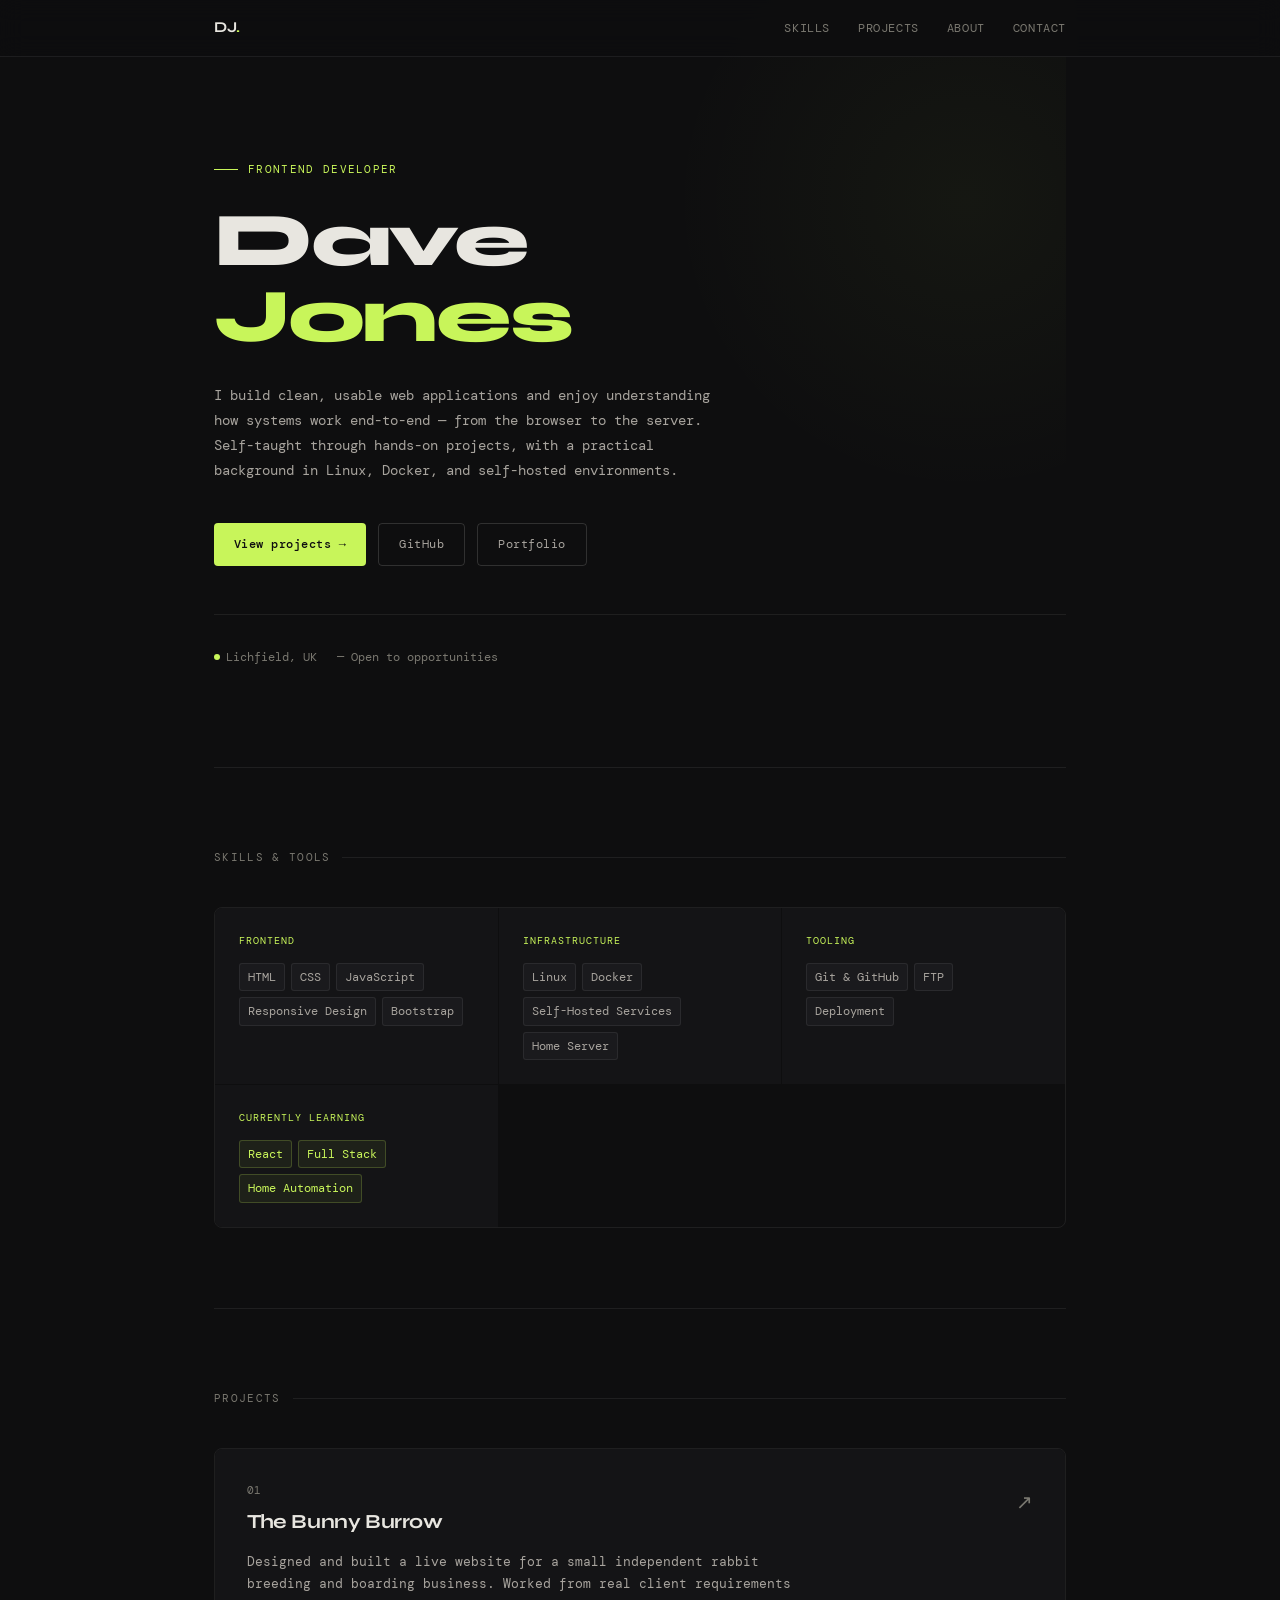
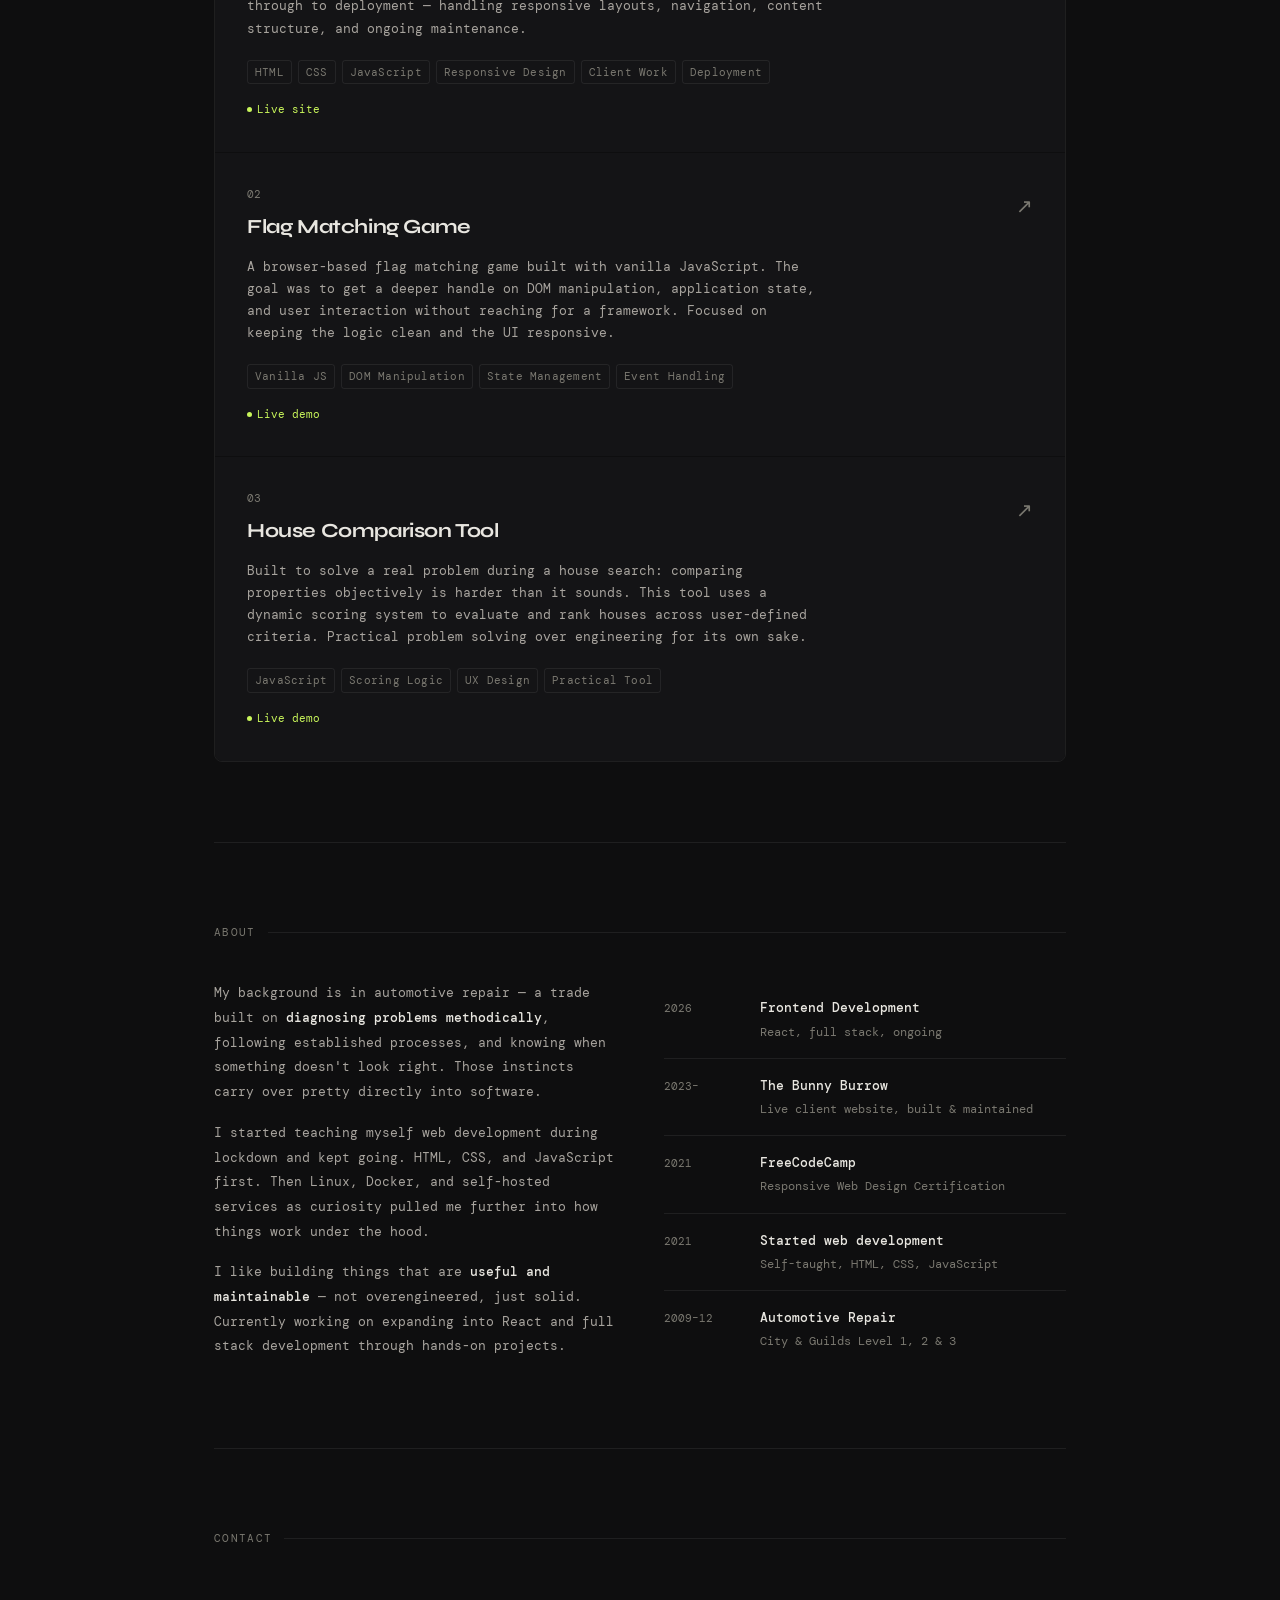
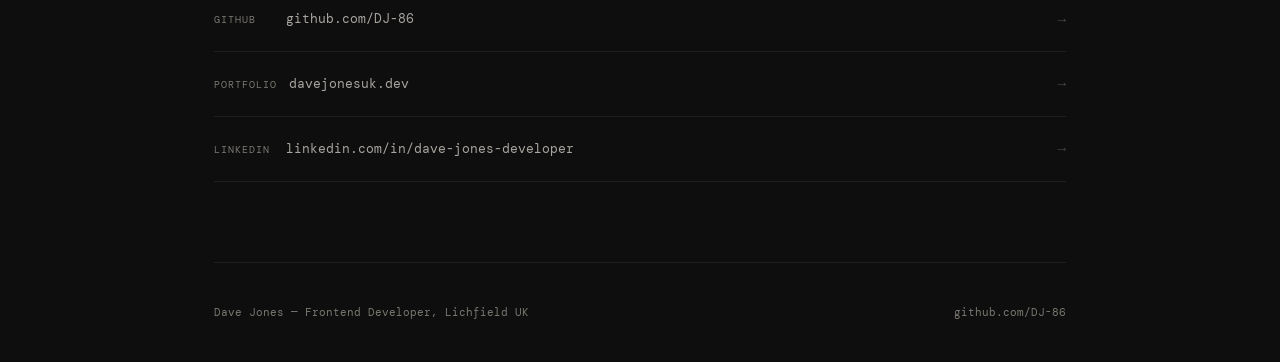
==== index.html @ d74a5f7f "initial commit" ====
<!DOCTYPE html>
<html lang="en">
<head>
  <meta charset="UTF-8">
  <meta name="viewport" content="width=device-width, initial-scale=1.0">
  <title>Dave Jones — Frontend Developer</title>
  <link rel="preconnect" href="https://fonts.googleapis.com">
  <link rel="preconnect" href="https://fonts.gstatic.com" crossorigin>
  <link href="https://fonts.googleapis.com/css2?family=DM+Mono:ital,wght@0,300;0,400;0,500;1,300&family=Syne:wght@400;500;600;700;800&display=swap" rel="stylesheet">
  <link rel="stylesheet" href="style.css">
</head>
<body>

<!-- Nav -->
<nav>
  <div class="nav-inner">
    <a href="#" class="nav-logo">DJ<span>.</span></a>
    <ul class="nav-links">
      <li><a href="#skills">Skills</a></li>
      <li><a href="#projects">Projects</a></li>
      <li><a href="#about">About</a></li>
      <li><a href="#contact">Contact</a></li>
    </ul>
  </div>
</nav>

<!-- Hero -->
<div class="container">
  <div class="hero">
    <p class="hero-eyebrow">Frontend Developer</p>
    <h1 class="hero-headline">
      Dave<br>
      <em>Jones</em>
    </h1>
    <p class="hero-bio">
      I build clean, usable web applications and enjoy understanding how systems work
      end-to-end — from the browser to the server. Self-taught through hands-on
      projects, with a practical background in Linux, Docker, and self-hosted environments.
    </p>
    <div class="hero-links">
      <a href="#projects" class="btn btn-primary">View projects →</a>
      <a href="https://github.com/DJ-86" target="_blank" rel="noopener" class="btn btn-secondary">GitHub</a>
      <a href="https://davejonesuk.dev" target="_blank" rel="noopener" class="btn btn-secondary">Portfolio</a>
    </div>
    <div class="hero-location">
      <div class="hero-location-item">
        <span class="dot"></span>
        Lichfield, UK
      </div>
      <div class="hero-location-item">— Open to opportunities</div>
    </div>
  </div>
</div>

<!-- Skills -->
<div class="container">
  <section id="skills">
    <p class="section-label">Skills &amp; Tools</p>
    <div class="skills-grid">
      <div class="skill-group">
        <p class="skill-group-label">Frontend</p>
        <div class="skill-tags">
          <span class="skill-tag">HTML</span>
          <span class="skill-tag">CSS</span>
          <span class="skill-tag">JavaScript</span>
          <span class="skill-tag">Responsive Design</span>
          <span class="skill-tag">Bootstrap</span>
        </div>
      </div>
      <div class="skill-group">
        <p class="skill-group-label">Infrastructure</p>
        <div class="skill-tags">
          <span class="skill-tag">Linux</span>
          <span class="skill-tag">Docker</span>
          <span class="skill-tag">Self-Hosted Services</span>
          <span class="skill-tag">Home Server</span>
        </div>
      </div>
      <div class="skill-group">
        <p class="skill-group-label">Tooling</p>
        <div class="skill-tags">
          <span class="skill-tag">Git &amp; GitHub</span>
          <span class="skill-tag">FTP</span>
          <span class="skill-tag">Deployment</span>
        </div>
      </div>
      <div class="skill-group">
        <p class="skill-group-label">Currently Learning</p>
        <div class="skill-tags">
          <span class="skill-tag developing">React</span>
          <span class="skill-tag developing">Full Stack</span>
          <span class="skill-tag developing">Home Automation</span>
        </div>
      </div>
    </div>
  </section>
</div>

<!-- Projects -->
<div class="container">
  <section id="projects">
    <p class="section-label">Projects</p>
    <div class="projects-grid">

      <a href="https://www.somebunnylovesyou.co.uk" target="_blank" rel="noopener" class="project-card">
        <div class="project-header">
          <div>
            <p class="project-num">01</p>
            <h2 class="project-title">The Bunny Burrow</h2>
          </div>
          <span class="project-arrow">↗</span>
        </div>
        <p class="project-desc">
          Designed and built a live website for a small independent rabbit breeding and boarding business.
          Worked from real client requirements through to deployment — handling responsive layouts,
          navigation, content structure, and ongoing maintenance.
        </p>
        <div class="project-tags">
          <span class="project-tag">HTML</span>
          <span class="project-tag">CSS</span>
          <span class="project-tag">JavaScript</span>
          <span class="project-tag">Responsive Design</span>
          <span class="project-tag">Client Work</span>
          <span class="project-tag">Deployment</span>
        </div>
        <div class="project-live"><span class="dot"></span> Live site</div>
      </a>

      <a href="https://davejonesuk.dev/projects/flag/index.html" target="_blank" rel="noopener" class="project-card">
        <div class="project-header">
          <div>
            <p class="project-num">02</p>
            <h2 class="project-title">Flag Matching Game</h2>
          </div>
          <span class="project-arrow">↗</span>
        </div>
        <p class="project-desc">
          A browser-based flag matching game built with vanilla JavaScript. The goal was to get a
          deeper handle on DOM manipulation, application state, and user interaction without reaching
          for a framework. Focused on keeping the logic clean and the UI responsive.
        </p>
        <div class="project-tags">
          <span class="project-tag">Vanilla JS</span>
          <span class="project-tag">DOM Manipulation</span>
          <span class="project-tag">State Management</span>
          <span class="project-tag">Event Handling</span>
        </div>
        <div class="project-live"><span class="dot"></span> Live demo</div>
      </a>

      <a href="https://davejonesuk.dev/projects/house/index.html" target="_blank" rel="noopener" class="project-card">
        <div class="project-header">
          <div>
            <p class="project-num">03</p>
            <h2 class="project-title">House Comparison Tool</h2>
          </div>
          <span class="project-arrow">↗</span>
        </div>
        <p class="project-desc">
          Built to solve a real problem during a house search: comparing properties objectively
          is harder than it sounds. This tool uses a dynamic scoring system to evaluate and rank
          houses across user-defined criteria. Practical problem solving over engineering for its own sake.
        </p>
        <div class="project-tags">
          <span class="project-tag">JavaScript</span>
          <span class="project-tag">Scoring Logic</span>
          <span class="project-tag">UX Design</span>
          <span class="project-tag">Practical Tool</span>
        </div>
        <div class="project-live"><span class="dot"></span> Live demo</div>
      </a>

    </div>
  </section>
</div>

<!-- About -->
<div class="container">
  <section id="about">
    <p class="section-label">About</p>
    <div class="about-grid">
      <div class="about-text">
        <p>
          My background is in automotive repair — a trade built on <strong>diagnosing problems
          methodically</strong>, following established processes, and knowing when something
          doesn't look right. Those instincts carry over pretty directly into software.
        </p>
        <p>
          I started teaching myself web development during lockdown and kept going. HTML, CSS,
          and JavaScript first. Then Linux, Docker, and self-hosted services as curiosity pulled
          me further into how things work under the hood.
        </p>
        <p>
          I like building things that are <strong>useful and maintainable</strong> — not
          overengineered, just solid. Currently working on expanding into React and full stack
          development through hands-on projects.
        </p>
      </div>
      <div>
        <div class="timeline">
          <div class="timeline-item">
            <span class="timeline-year">2026</span>
            <div class="timeline-content">
              <p class="timeline-title">Frontend Development</p>
              <p class="timeline-sub">React, full stack, ongoing</p>
            </div>
          </div>
          <div class="timeline-item">
            <span class="timeline-year">2023–</span>
            <div class="timeline-content">
              <p class="timeline-title">The Bunny Burrow</p>
              <p class="timeline-sub">Live client website, built &amp; maintained</p>
            </div>
          </div>
          <div class="timeline-item">
            <span class="timeline-year">2021</span>
            <div class="timeline-content">
              <p class="timeline-title">FreeCodeCamp</p>
              <p class="timeline-sub">Responsive Web Design Certification</p>
            </div>
          </div>
          <div class="timeline-item">
            <span class="timeline-year">2021</span>
            <div class="timeline-content">
              <p class="timeline-title">Started web development</p>
              <p class="timeline-sub">Self-taught, HTML, CSS, JavaScript</p>
            </div>
          </div>
          <div class="timeline-item">
            <span class="timeline-year">2009–12</span>
            <div class="timeline-content">
              <p class="timeline-title">Automotive Repair</p>
              <p class="timeline-sub">City &amp; Guilds Level 1, 2 &amp; 3</p>
            </div>
          </div>
        </div>
      </div>
    </div>
  </section>
</div>

<!-- Contact -->
<div class="container">
  <section id="contact">
    <p class="section-label">Contact</p>
    <a href="https://github.com/DJ-86" target="_blank" rel="noopener" class="contact-row">
      <span class="contact-label">GitHub</span>
      <span class="contact-value">github.com/DJ-86</span>
      <span class="contact-arrow">→</span>
    </a>
    <a href="https://davejonesuk.dev" target="_blank" rel="noopener" class="contact-row">
      <span class="contact-label">Portfolio</span>
      <span class="contact-value">davejonesuk.dev</span>
      <span class="contact-arrow">→</span>
    </a>
    <a href="https://www.linkedin.com/in/dave-jones-developer" target="_blank" rel="noopener" class="contact-row">
      <span class="contact-label">LinkedIn</span>
      <span class="contact-value">linkedin.com/in/dave-jones-developer</span>
      <span class="contact-arrow">→</span>
    </a>
  </section>
</div>

<!-- Footer -->
<div class="container">
  <footer>
    <p>Dave Jones — Frontend Developer, Lichfield UK</p>
    <a href="https://github.com/DJ-86" target="_blank" rel="noopener">github.com/DJ-86</a>
  </footer>
</div>

<script src="main.js"></script>
</body>
</html>
---- style.css ----
*, *::before, *::after { box-sizing: border-box; margin: 0; padding: 0; }

:root {
  --bg: #0e0e0f;
  --bg2: #141416;
  --bg3: #1a1a1d;
  --border: rgba(255,255,255,0.07);
  --border-hover: rgba(255,255,255,0.14);
  --text: #e8e6e0;
  --text-muted: #7a7870;
  --text-mid: #a8a49e;
  --accent: #c8f55a;
  --accent-dim: rgba(200,245,90,0.12);
  --accent-dim2: rgba(200,245,90,0.06);
  --mono: 'DM Mono', monospace;
  --display: 'Syne', sans-serif;
}

html { scroll-behavior: smooth; }

body {
  background: var(--bg);
  color: var(--text);
  font-family: var(--mono);
  font-size: 14px;
  line-height: 1.7;
  min-height: 100vh;
  -webkit-font-smoothing: antialiased;
}

::selection { background: var(--accent); color: #0e0e0f; }

/* ── Layout ── */
.container { max-width: 900px; margin: 0 auto; padding: 0 24px; }

/* ── Nav ── */
nav {
  position: fixed; top: 0; left: 0; right: 0; z-index: 100;
  border-bottom: 1px solid var(--border);
  backdrop-filter: blur(12px);
  -webkit-backdrop-filter: blur(12px);
  background: rgba(14,14,15,0.85);
}
.nav-inner {
  max-width: 900px; margin: 0 auto; padding: 0 24px;
  display: flex; align-items: center; justify-content: space-between;
  height: 56px;
}
.nav-logo {
  font-family: var(--display);
  font-size: 15px;
  font-weight: 700;
  color: var(--text);
  text-decoration: none;
  letter-spacing: -0.02em;
}
.nav-logo span { color: var(--accent); }
.nav-links { display: flex; gap: 28px; list-style: none; }
.nav-links a {
  color: var(--text-muted);
  text-decoration: none;
  font-size: 12px;
  letter-spacing: 0.05em;
  text-transform: uppercase;
  transition: color 0.2s;
}
.nav-links a:hover { color: var(--text); }

/* ── Hero ── */
.hero {
  padding: 160px 0 100px;
  border-bottom: 1px solid var(--border);
  position: relative;
  overflow: hidden;
}
.hero::before {
  content: '';
  position: absolute;
  top: -100px; right: -200px;
  width: 600px; height: 600px;
  background: radial-gradient(circle, rgba(200,245,90,0.04) 0%, transparent 70%);
  pointer-events: none;
}
.hero-eyebrow {
  font-size: 11px;
  letter-spacing: 0.12em;
  text-transform: uppercase;
  color: var(--accent);
  margin-bottom: 24px;
  display: flex; align-items: center; gap: 10px;
}
.hero-eyebrow::before {
  content: '';
  display: block; width: 24px; height: 1px;
  background: var(--accent);
}
.hero-headline {
  font-family: var(--display);
  font-size: clamp(42px, 7vw, 76px);
  font-weight: 800;
  line-height: 1.0;
  letter-spacing: -0.03em;
  color: var(--text);
  margin-bottom: 28px;
}
.hero-headline em {
  font-style: normal;
  color: var(--accent);
}
.hero-bio {
  max-width: 520px;
  color: var(--text-mid);
  font-size: 14px;
  line-height: 1.8;
  margin-bottom: 40px;
}
.hero-links {
  display: flex; gap: 12px; flex-wrap: wrap;
}
.btn {
  display: inline-flex; align-items: center; gap: 8px;
  padding: 10px 20px;
  font-family: var(--mono);
  font-size: 12px;
  letter-spacing: 0.04em;
  text-decoration: none;
  border-radius: 4px;
  transition: all 0.2s;
  cursor: pointer;
  border: none;
}
.btn-primary {
  background: var(--accent);
  color: #0e0e0f;
  font-weight: 500;
}
.btn-primary:hover { background: #d8ff70; }
.btn-secondary {
  background: transparent;
  color: var(--text-mid);
  border: 1px solid var(--border-hover);
}
.btn-secondary:hover { border-color: var(--accent); color: var(--accent); }

.hero-location {
  margin-top: 48px;
  padding-top: 32px;
  border-top: 1px solid var(--border);
  display: flex; align-items: center; gap: 20px;
  flex-wrap: wrap;
}
.hero-location-item {
  font-size: 12px;
  color: var(--text-muted);
  display: flex; align-items: center; gap: 6px;
}
.hero-location-item .dot {
  width: 6px; height: 6px; border-radius: 50%;
  background: var(--accent);
  animation: pulse 2s infinite;
}
@keyframes pulse {
  0%, 100% { opacity: 1; }
  50% { opacity: 0.3; }
}

/* ── Section ── */
section { padding: 80px 0; border-bottom: 1px solid var(--border); }
.section-label {
  font-size: 11px;
  letter-spacing: 0.12em;
  text-transform: uppercase;
  color: var(--text-muted);
  margin-bottom: 40px;
  display: flex; align-items: center; gap: 12px;
}
.section-label::after {
  content: '';
  flex: 1; height: 1px;
  background: var(--border);
}

/* ── Skills ── */
.skills-grid {
  display: grid;
  grid-template-columns: repeat(auto-fill, minmax(240px, 1fr));
  gap: 1px;
  border: 1px solid var(--border);
  border-radius: 8px;
  overflow: hidden;
}
.skill-group {
  background: var(--bg2);
  padding: 24px;
  transition: background 0.2s;
}
.skill-group:hover { background: var(--bg3); }
.skill-group-label {
  font-size: 10px;
  letter-spacing: 0.1em;
  text-transform: uppercase;
  color: var(--accent);
  margin-bottom: 14px;
}
.skill-tags {
  display: flex; flex-wrap: wrap; gap: 6px;
}
.skill-tag {
  font-size: 12px;
  color: var(--text-mid);
  background: var(--bg3);
  border: 1px solid var(--border);
  border-radius: 3px;
  padding: 3px 8px;
}
.skill-tag.developing {
  color: var(--accent);
  background: var(--accent-dim2);
  border-color: rgba(200,245,90,0.2);
}

/* ── Projects ── */
.projects-grid {
  display: grid;
  grid-template-columns: 1fr;
  gap: 1px;
  border: 1px solid var(--border);
  border-radius: 8px;
  overflow: hidden;
}
.project-card {
  background: var(--bg2);
  padding: 32px;
  text-decoration: none;
  display: block;
  transition: background 0.2s;
  position: relative;
}
.project-card:hover { background: var(--bg3); }
.project-card:hover .project-arrow { transform: translate(3px, -3px); color: var(--accent); }
.project-header {
  display: flex; align-items: flex-start; justify-content: space-between;
  margin-bottom: 12px;
}
.project-num {
  font-size: 11px;
  color: var(--text-muted);
  margin-bottom: 6px;
}
.project-title {
  font-family: var(--display);
  font-size: 20px;
  font-weight: 700;
  color: var(--text);
  letter-spacing: -0.02em;
}
.project-arrow {
  font-size: 20px;
  color: var(--text-muted);
  transition: all 0.2s;
  flex-shrink: 0;
  margin-top: 4px;
}
.project-desc {
  color: var(--text-mid);
  font-size: 13px;
  line-height: 1.7;
  margin-bottom: 20px;
  max-width: 580px;
}
.project-tags {
  display: flex; flex-wrap: wrap; gap: 6px;
}
.project-tag {
  font-size: 11px;
  color: var(--text-muted);
  border: 1px solid var(--border);
  border-radius: 3px;
  padding: 2px 7px;
  letter-spacing: 0.02em;
}
.project-live {
  display: inline-flex; align-items: center; gap: 5px;
  font-size: 11px;
  color: var(--accent);
  margin-top: 16px;
}
.project-live .dot {
  width: 5px; height: 5px; border-radius: 50%;
  background: var(--accent);
}

/* ── About ── */
.about-grid {
  display: grid;
  grid-template-columns: 1fr 1fr;
  gap: 48px;
  align-items: start;
}
.about-text p {
  color: var(--text-mid);
  font-size: 13px;
  line-height: 1.9;
  margin-bottom: 16px;
}
.about-text p:last-child { margin-bottom: 0; }
.about-text strong { color: var(--text); font-weight: 500; }

.timeline { display: flex; flex-direction: column; gap: 0; }
.timeline-item {
  display: grid;
  grid-template-columns: 80px 1fr;
  gap: 16px;
  padding: 16px 0;
  border-bottom: 1px solid var(--border);
}
.timeline-item:last-child { border-bottom: none; }
.timeline-year {
  font-size: 11px;
  color: var(--text-muted);
  padding-top: 2px;
}
.timeline-title {
  font-size: 13px;
  color: var(--text);
  font-weight: 500;
}
.timeline-sub {
  font-size: 12px;
  color: var(--text-muted);
  margin-top: 2px;
}

/* ── Contact ── */
.contact-row {
  display: flex; align-items: center; gap: 12px;
  padding: 20px 0;
  border-bottom: 1px solid var(--border);
  text-decoration: none;
  color: var(--text-mid);
  font-size: 13px;
  transition: all 0.2s;
}
.contact-row:first-child { border-top: 1px solid var(--border); }
.contact-row:hover { color: var(--accent); padding-left: 6px; }
.contact-label {
  font-size: 10px;
  letter-spacing: 0.1em;
  text-transform: uppercase;
  color: var(--text-muted);
  min-width: 60px;
}
.contact-value { flex: 1; }
.contact-arrow { margin-left: auto; font-size: 14px; opacity: 0.4; }

/* ── Footer ── */
footer {
  padding: 40px 0;
  display: flex; align-items: center; justify-content: space-between;
  flex-wrap: wrap; gap: 12px;
}
footer p {
  font-size: 11px;
  color: var(--text-muted);
}
footer a {
  color: var(--text-muted);
  text-decoration: none;
  font-size: 11px;
}
footer a:hover { color: var(--accent); }

/* ── Animations ── */
@keyframes fadeUp {
  from { opacity: 0; transform: translateY(20px); }
  to { opacity: 1; transform: translateY(0); }
}
.hero-eyebrow { animation: fadeUp 0.5s ease both; }
.hero-headline { animation: fadeUp 0.5s 0.1s ease both; }
.hero-bio     { animation: fadeUp 0.5s 0.2s ease both; }
.hero-links   { animation: fadeUp 0.5s 0.3s ease both; }
.hero-location { animation: fadeUp 0.5s 0.4s ease both; }

/* ── Responsive ── */
@media (max-width: 640px) {
  .hero { padding: 120px 0 64px; }
  .hero-headline { letter-spacing: -0.02em; }
  .nav-links { display: none; }
  .skills-grid { grid-template-columns: 1fr; }
  .about-grid { grid-template-columns: 1fr; gap: 32px; }
}
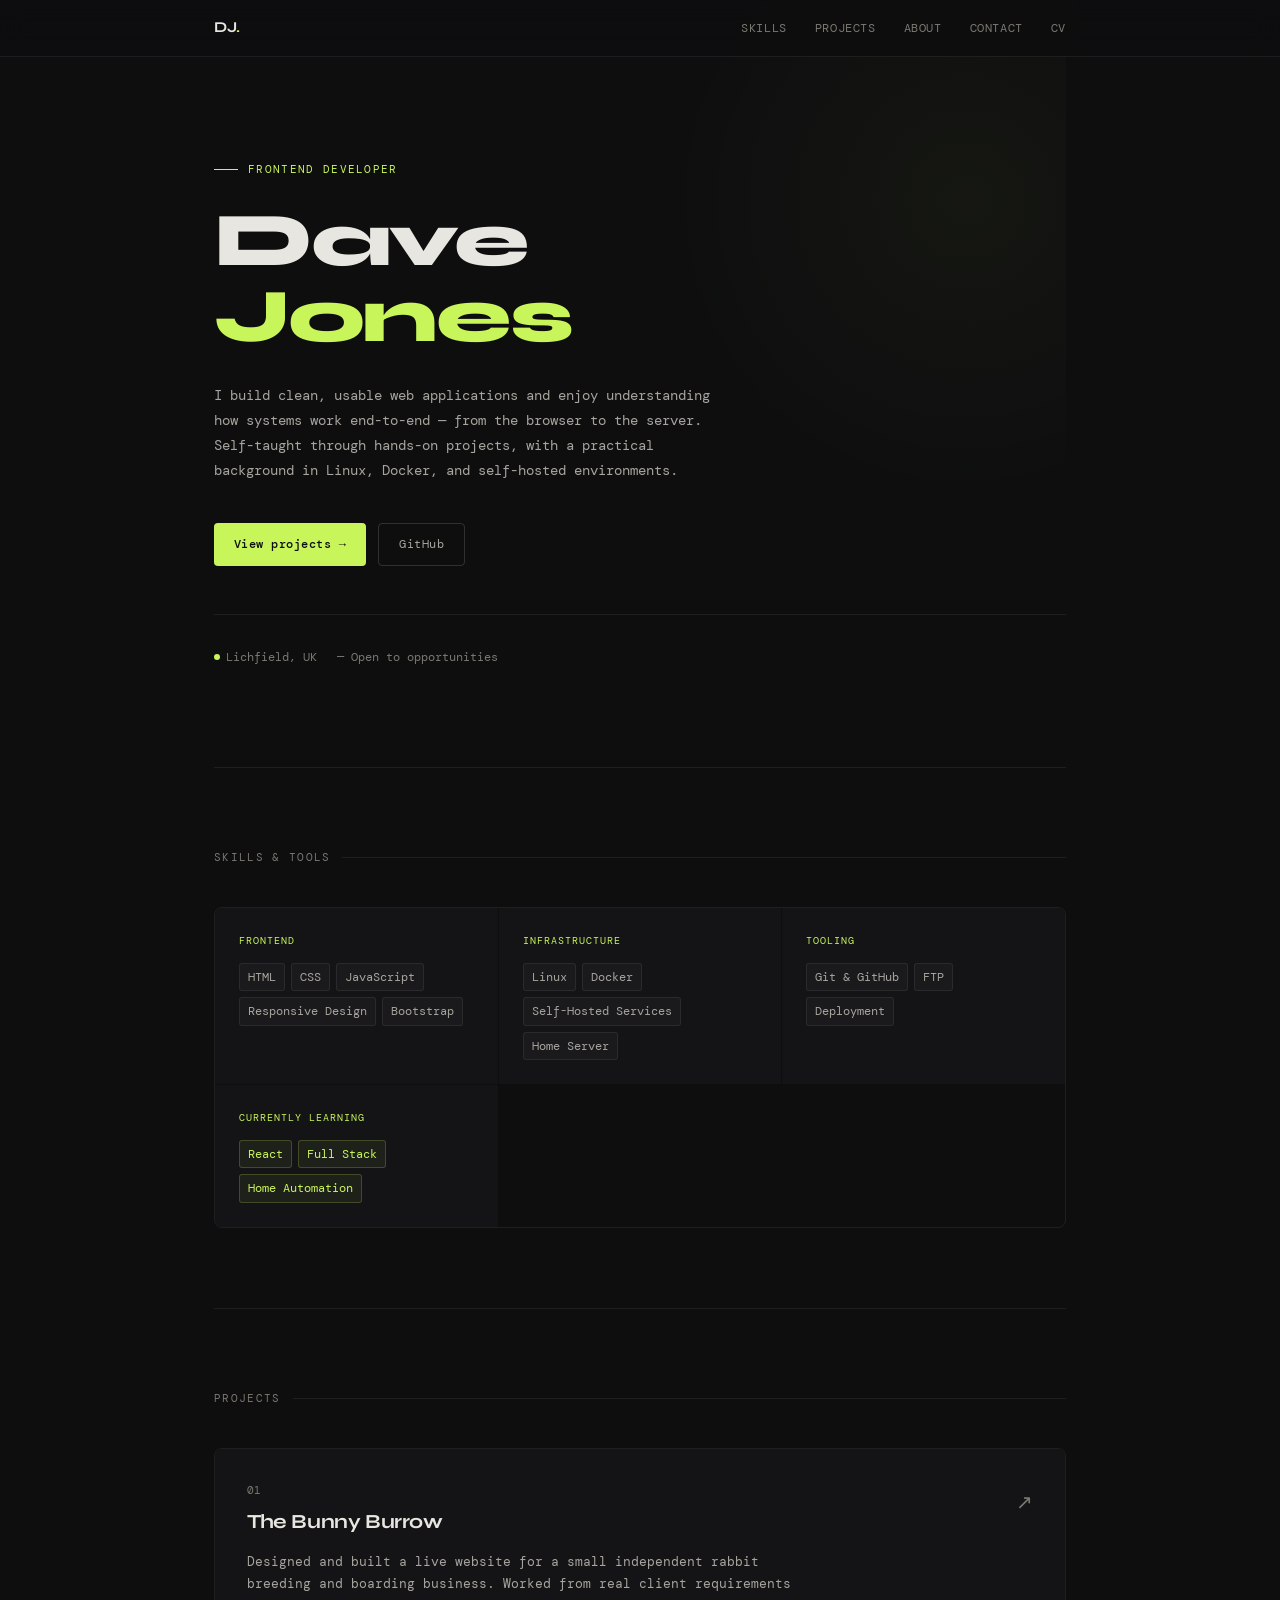
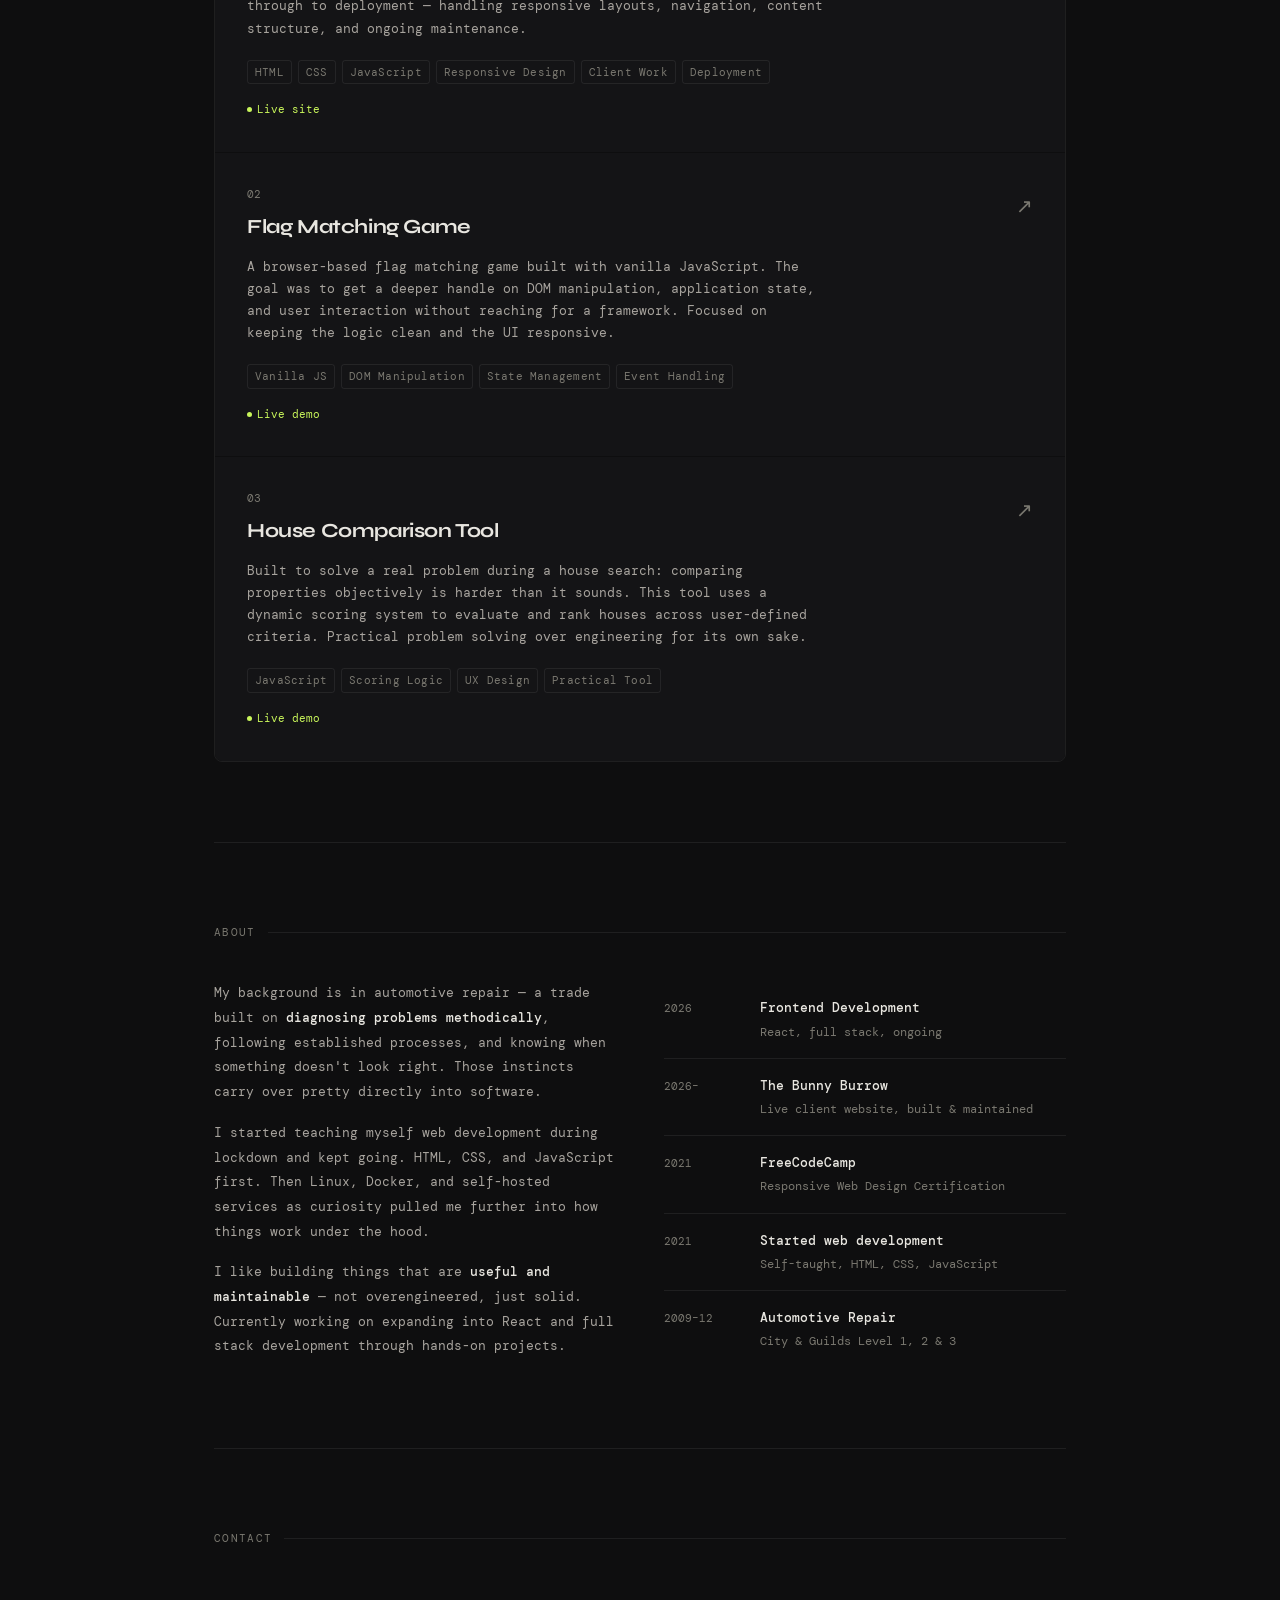
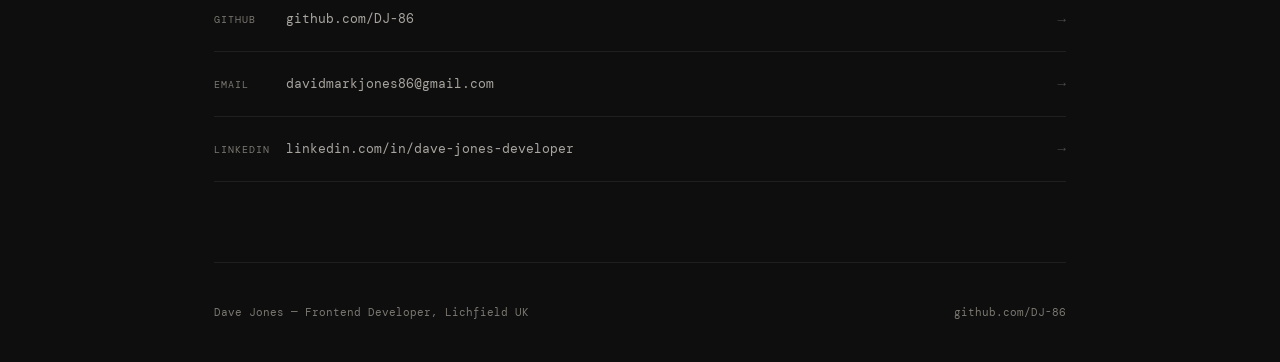
==== commit cd8c97e3: "fixed links" ====
--- a/index.html
+++ b/index.html
@@ -20,6 +20,7 @@
       <li><a href="#projects">Projects</a></li>
       <li><a href="#about">About</a></li>
       <li><a href="#contact">Contact</a></li>
+      <li><a href="###">CV</a></li>
     </ul>
   </div>
 </nav>
@@ -40,7 +41,7 @@
     <div class="hero-links">
       <a href="#projects" class="btn btn-primary">View projects →</a>
       <a href="https://github.com/DJ-86" target="_blank" rel="noopener" class="btn btn-secondary">GitHub</a>
-      <a href="https://davejonesuk.dev" target="_blank" rel="noopener" class="btn btn-secondary">Portfolio</a>
+      
     </div>
     <div class="hero-location">
       <div class="hero-location-item">
@@ -206,7 +207,7 @@
             </div>
           </div>
           <div class="timeline-item">
-            <span class="timeline-year">2023–</span>
+            <span class="timeline-year">2026–</span>
             <div class="timeline-content">
               <p class="timeline-title">The Bunny Burrow</p>
               <p class="timeline-sub">Live client website, built &amp; maintained</p>
@@ -248,12 +249,12 @@
       <span class="contact-value">github.com/DJ-86</span>
       <span class="contact-arrow">→</span>
     </a>
-    <a href="https://davejonesuk.dev" target="_blank" rel="noopener" class="contact-row">
-      <span class="contact-label">Portfolio</span>
-      <span class="contact-value">davejonesuk.dev</span>
+    <a href="mailto:davidmarkjones86@gmail.com" class="contact-row">
+      <span class="contact-label">Email</span>
+      <span class="contact-value">davidmarkjones86@gmail.com</span>
       <span class="contact-arrow">→</span>
     </a>
-    <a href="https://www.linkedin.com/in/dave-jones-developer" target="_blank" rel="noopener" class="contact-row">
+    <a href="https://www.linkedin.com/in/david-jones-751206257/" target="_blank" rel="noopener" class="contact-row">
       <span class="contact-label">LinkedIn</span>
       <span class="contact-value">linkedin.com/in/dave-jones-developer</span>
       <span class="contact-arrow">→</span>
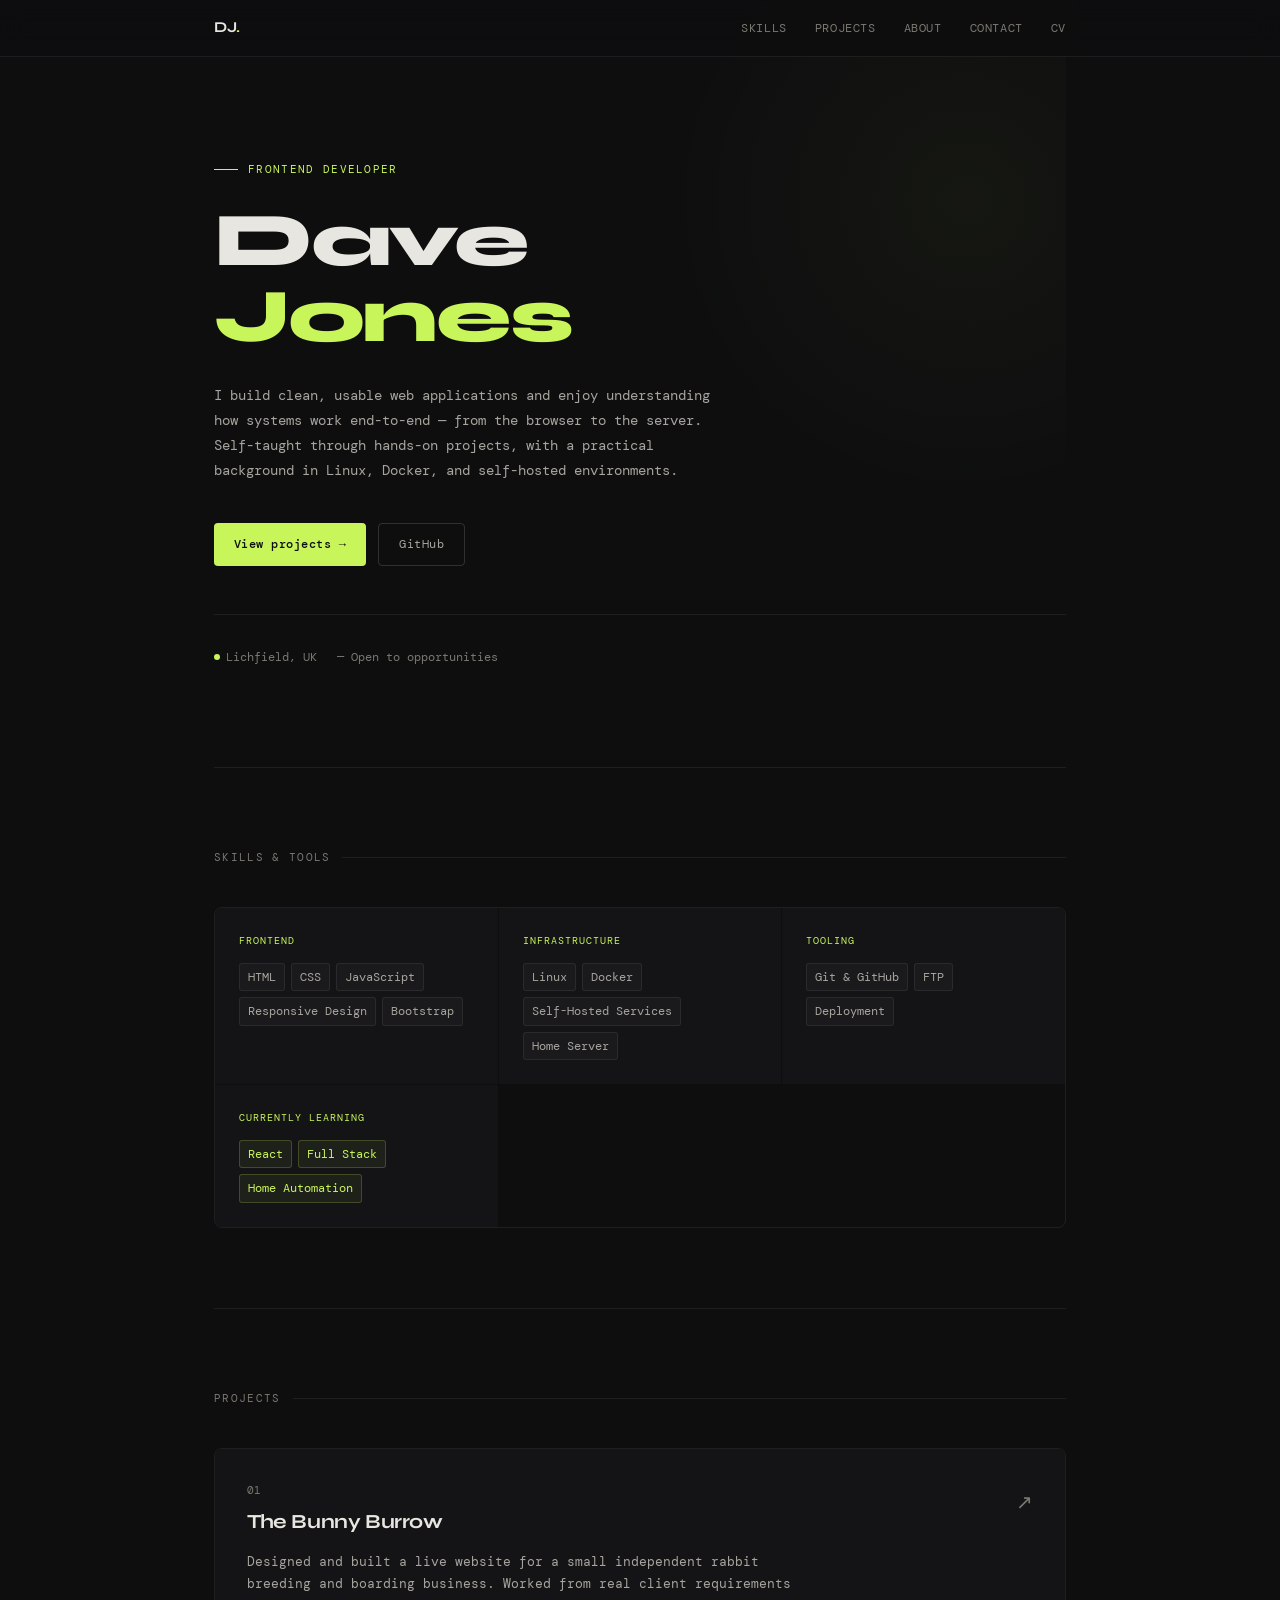
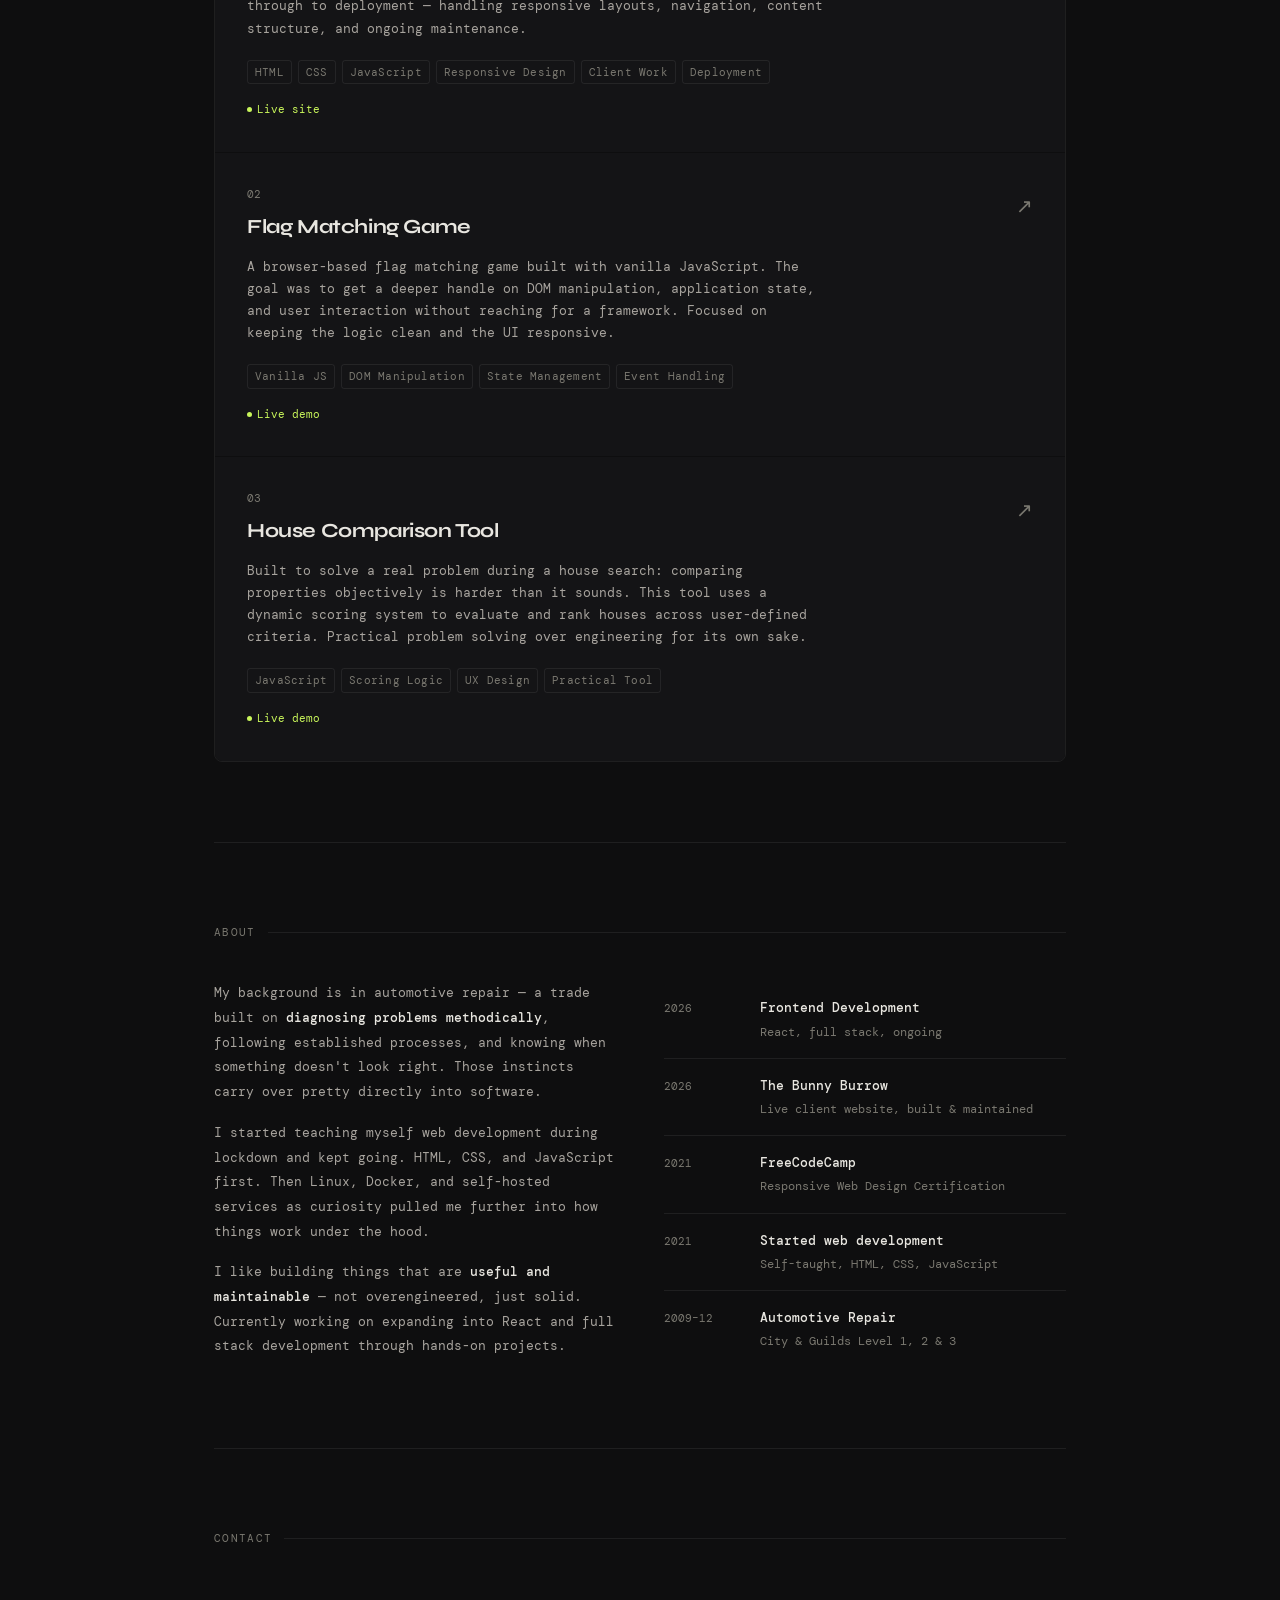
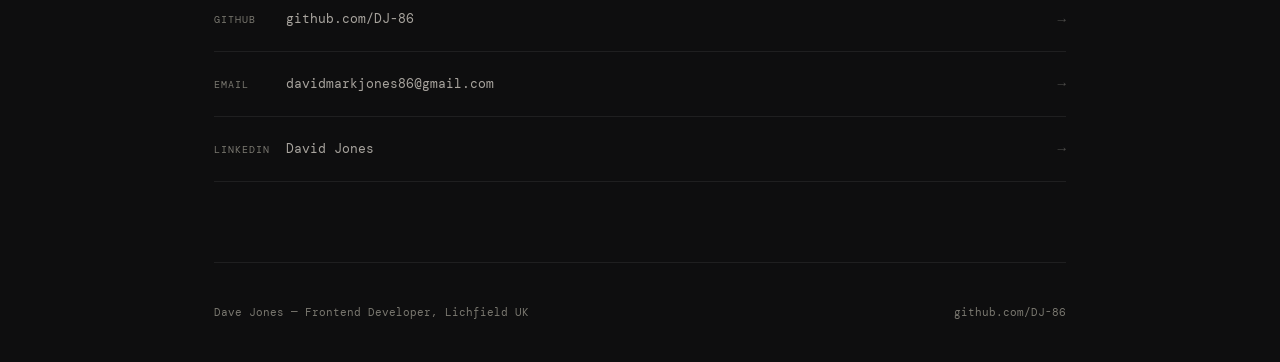
==== commit daf56160: "changed contact me details" ====
--- a/index.html
+++ b/index.html
@@ -207,7 +207,7 @@
             </div>
           </div>
           <div class="timeline-item">
-            <span class="timeline-year">2026–</span>
+            <span class="timeline-year">2026</span>
             <div class="timeline-content">
               <p class="timeline-title">The Bunny Burrow</p>
               <p class="timeline-sub">Live client website, built &amp; maintained</p>
@@ -256,7 +256,7 @@
     </a>
     <a href="https://www.linkedin.com/in/david-jones-751206257/" target="_blank" rel="noopener" class="contact-row">
       <span class="contact-label">LinkedIn</span>
-      <span class="contact-value">linkedin.com/in/dave-jones-developer</span>
+      <span class="contact-value">David Jones</span>
       <span class="contact-arrow">→</span>
     </a>
   </section>
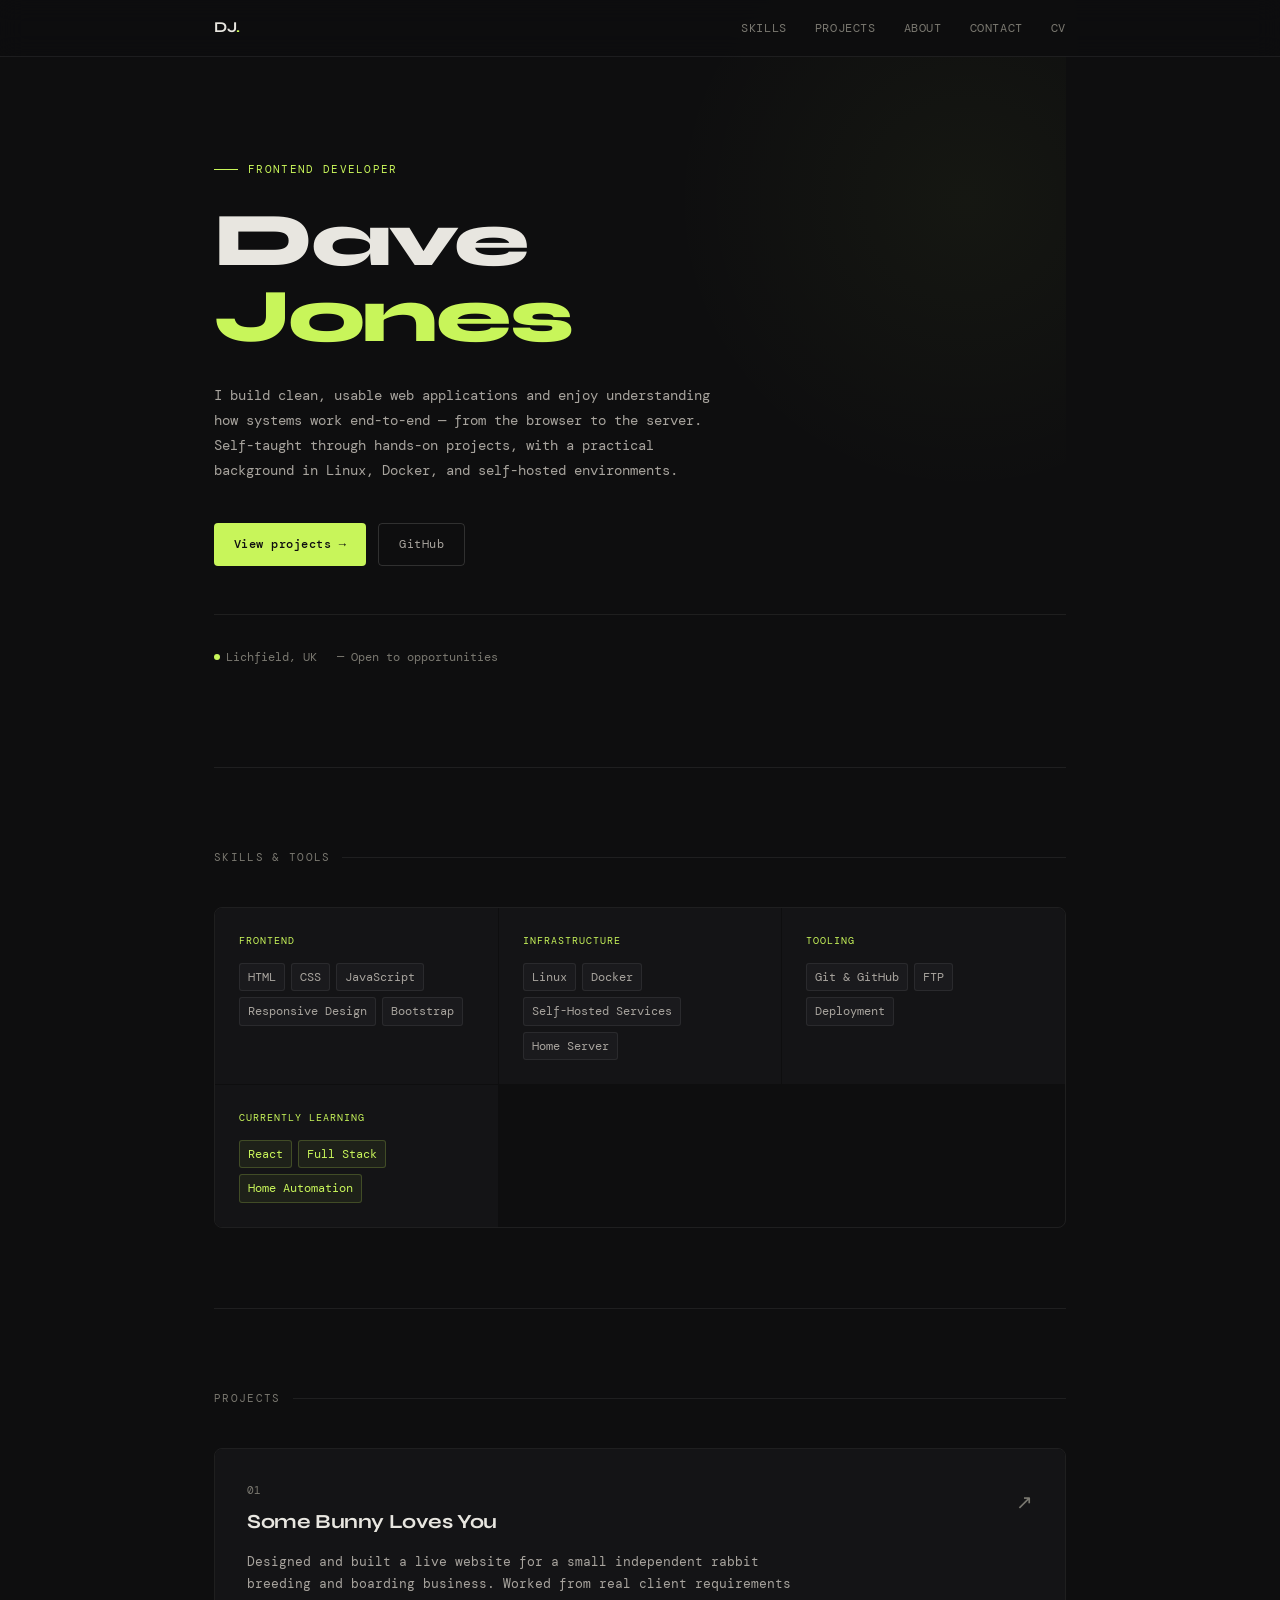
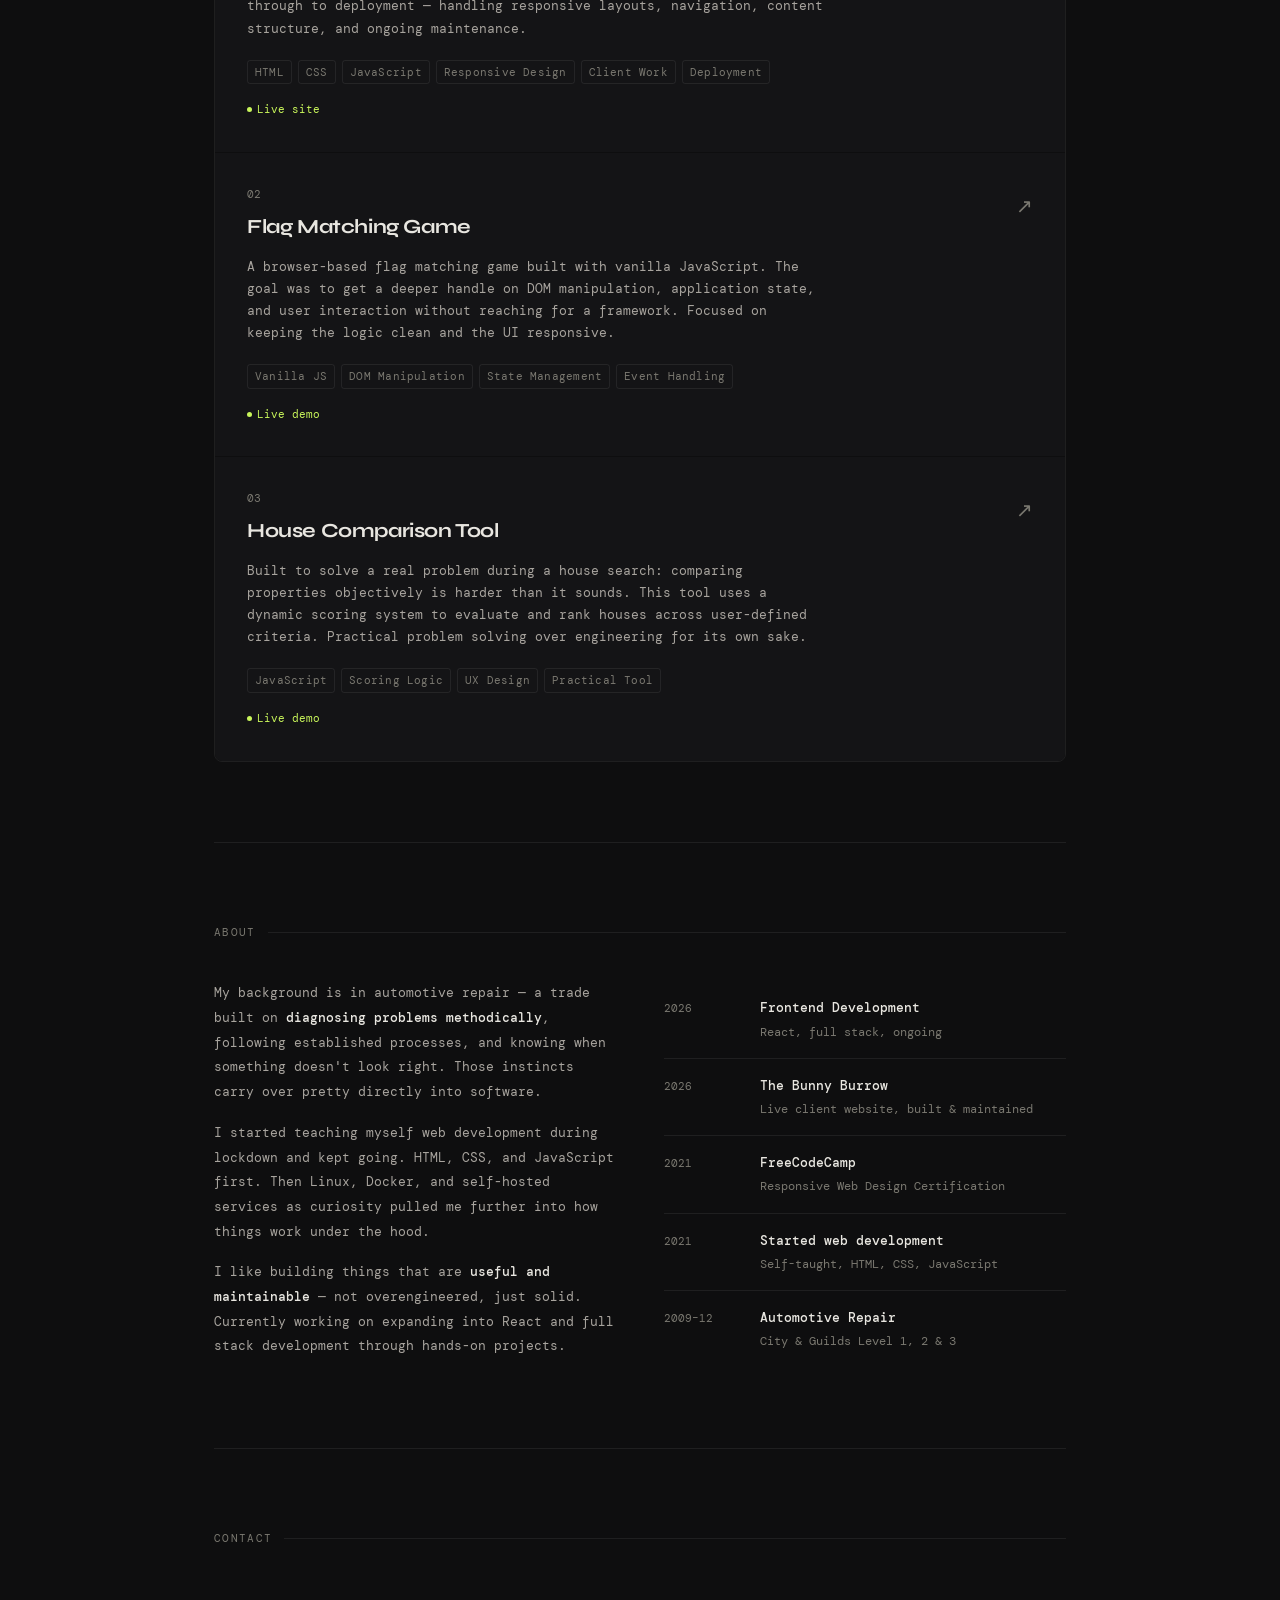
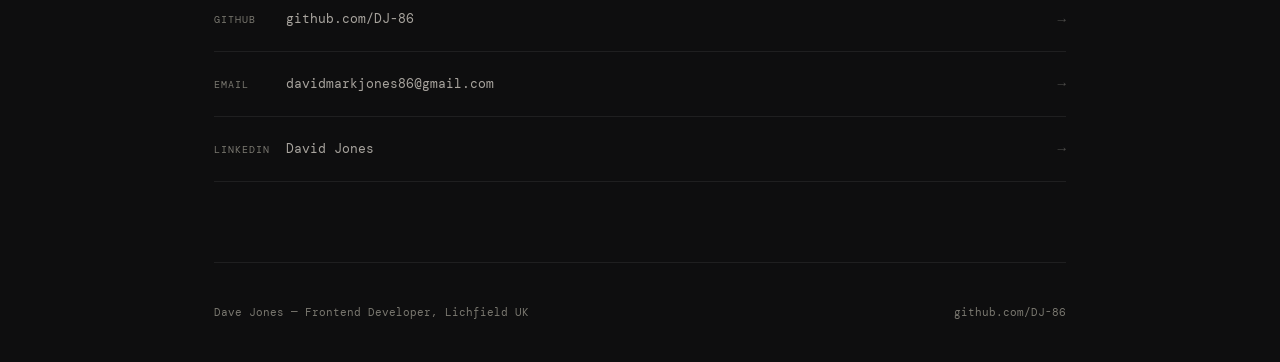
==== commit b9f0df59: "Create Projects folder" ====
--- a/index.html
+++ b/index.html
@@ -107,7 +107,7 @@
         <div class="project-header">
           <div>
             <p class="project-num">01</p>
-            <h2 class="project-title">The Bunny Burrow</h2>
+            <h2 class="project-title">Some Bunny Loves You</h2>
           </div>
           <span class="project-arrow">↗</span>
         </div>
